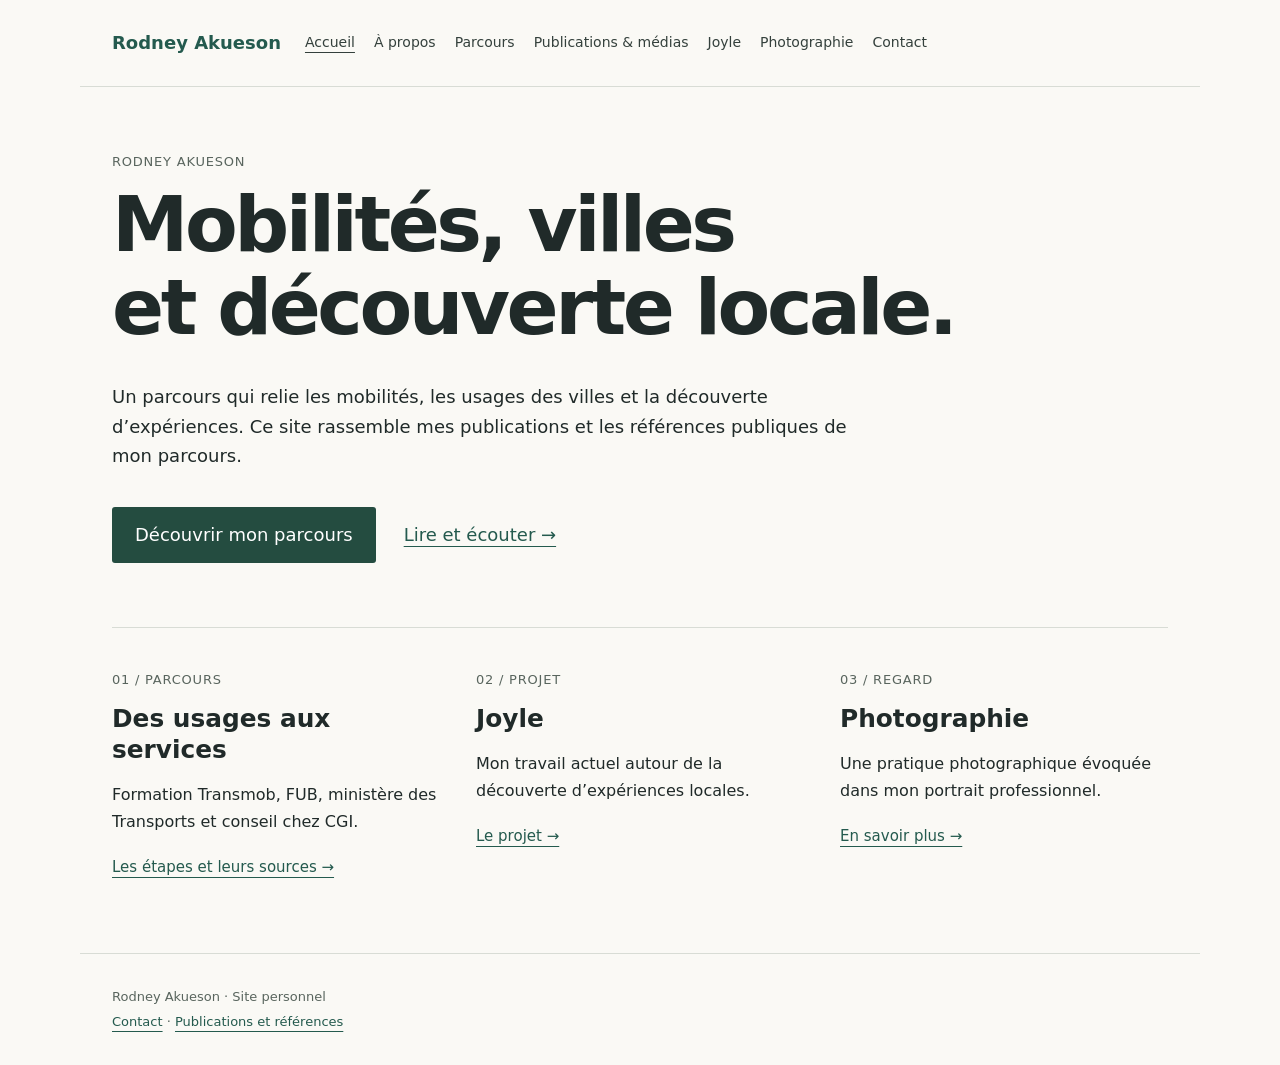
==== index.html @ 980b528e "Ajouter les sept pages du site personnel et les métadonnées SEO" ====
<!doctype html><html lang="fr"><head><meta charset="utf-8"><meta name="viewport" content="width=device-width,initial-scale=1"><title>Rodney Akueson — Mobilités, villes et découverte locale</title><meta name="description" content="Parcours, publications et projets de Rodney Akueson : mobilités, villes, découverte locale et photographie."><link rel="canonical" href="https://rody250d.github.io/"><meta property="og:type" content="profile"><meta property="og:title" content="Rodney Akueson — Mobilités, villes et découverte locale"><meta property="og:description" content="Parcours, publications et projets de Rodney Akueson : mobilités, villes, découverte locale et photographie."><meta property="og:url" content="https://rody250d.github.io/"><meta property="og:locale" content="fr_FR"><meta property="og:site_name" content="Rodney Akueson"><link rel="stylesheet" href="style.css"><script type="application/ld+json">{"@context": "https://schema.org", "@graph": [{"@type": "Person", "@id": "https://rody250d.github.io/#rodney-akueson", "name": "Rodney Akueson", "url": "https://rody250d.github.io/", "sameAs": ["https://linktr.ee/rodyakueson", "https://www.linkedin.com/in/rodney-akueson-2a1308120/", "https://instagram.com/rodneyaks", "https://x.com/rodneyakueson"]}, {"@type": "ProfilePage", "@id": "https://rody250d.github.io/#page", "url": "https://rody250d.github.io/", "name": "Rodney Akueson — Mobilités, villes et découverte locale", "inLanguage": "fr", "mainEntity": {"@id": "https://rody250d.github.io/#rodney-akueson"}}]}</script></head><body><a class="skip" href="#contenu">Aller au contenu</a><header><a class="brand" href="index.html">Rodney Akueson</a><nav aria-label="Navigation principale"><a href="index.html" aria-current="page">Accueil</a><a href="a-propos.html">À propos</a><a href="parcours.html">Parcours</a><a href="publications.html">Publications & médias</a><a href="joyle.html">Joyle</a><a href="photographie.html">Photographie</a><a href="contact.html">Contact</a></nav></header><main id="contenu"><div class="eyebrow">Rodney Akueson</div><h1>Mobilités, villes<br>et découverte locale.</h1><p>Un parcours qui relie les mobilités, les usages des villes et la découverte d’expériences. Ce site rassemble mes publications et les références publiques de mon parcours.</p><div class="actions"><a class="button" href="parcours.html">Découvrir mon parcours</a><a href="publications.html">Lire et écouter →</a></div><section class="cards"><article><span>01 / PARCOURS</span><h2>Des usages aux services</h2><p>Formation Transmob, FUB, ministère des Transports et conseil chez CGI.</p><a href="parcours.html">Les étapes et leurs sources →</a></article><article><span>02 / PROJET</span><h2>Joyle</h2><p>Mon travail actuel autour de la découverte d’expériences locales.</p><a href="joyle.html">Le projet →</a></article><article><span>03 / REGARD</span><h2>Photographie</h2><p>Une pratique photographique évoquée dans mon portrait professionnel.</p><a href="photographie.html">En savoir plus →</a></article></section></main><footer><p>Rodney Akueson · Site personnel</p><p><a href="contact.html">Contact</a> · <a href="publications.html">Publications et références</a></p></footer></body></html>
---- style.css ----
*{box-sizing:border-box}body{margin:0;background:#faf9f5;color:#202a29;font:18px/1.65 system-ui,-apple-system,sans-serif}a{color:#245a4e;text-underline-offset:5px}a:hover{color:#0b3028}a:focus-visible{outline:3px solid #bb7b32;outline-offset:5px}.skip{position:absolute;left:-9999px}.skip:focus{left:1rem;background:white;z-index:2}header,main,footer{max-width:1120px;margin:auto;padding:28px 32px}header{display:flex;gap:24px;align-items:center;border-bottom:1px solid #d8dcd5}.brand{font-weight:750;text-decoration:none;white-space:nowrap}nav{display:flex;flex-wrap:wrap;gap:9px 19px;font-size:14px}nav a{color:#34403c;text-decoration:none}nav a[aria-current]{text-decoration:underline}main{min-height:70vh;padding-top:64px;padding-bottom:72px}h1{font-size:clamp(2.8rem,6vw,4.8rem);line-height:1.08;letter-spacing:-.045em;font-weight:600;margin:12px 0 32px}h2{font-size:1.55rem;line-height:1.25;margin:32px 0 14px}h3{font-size:1.15rem;line-height:1.4}p{max-width:760px}.eyebrow,article>span{font-size:13px;letter-spacing:.06em;text-transform:uppercase;color:#59655e}.actions{display:flex;align-items:center;gap:28px;flex-wrap:wrap;margin:36px 0 64px}.button{background:#244c40;color:white;padding:13px 23px;border-radius:3px;text-decoration:none}.button:hover{color:white;background:#173b30}.cards{display:grid;grid-template-columns:repeat(3,1fr);gap:36px;border-top:1px solid #d8dcd5;padding-top:35px}.cards h2{margin-top:12px}.cards p{font-size:16px}.cards a{font-size:15px}.timeline article,.entry{border-top:1px solid #d8dcd5;padding:24px 0;max-width:820px}.timeline h2{margin-top:8px}.contact{font-size:clamp(1.3rem,4vw,2rem)}footer{border-top:1px solid #d8dcd5;font-size:13px;color:#59655e}footer p{margin:4px 0}@media(max-width:720px){header{display:block}nav{margin-top:18px}header,main,footer{padding-left:22px;padding-right:22px}main{padding-top:42px}.cards{grid-template-columns:1fr;gap:28px}.actions{margin-bottom:42px}h1{font-size:2.9rem}}
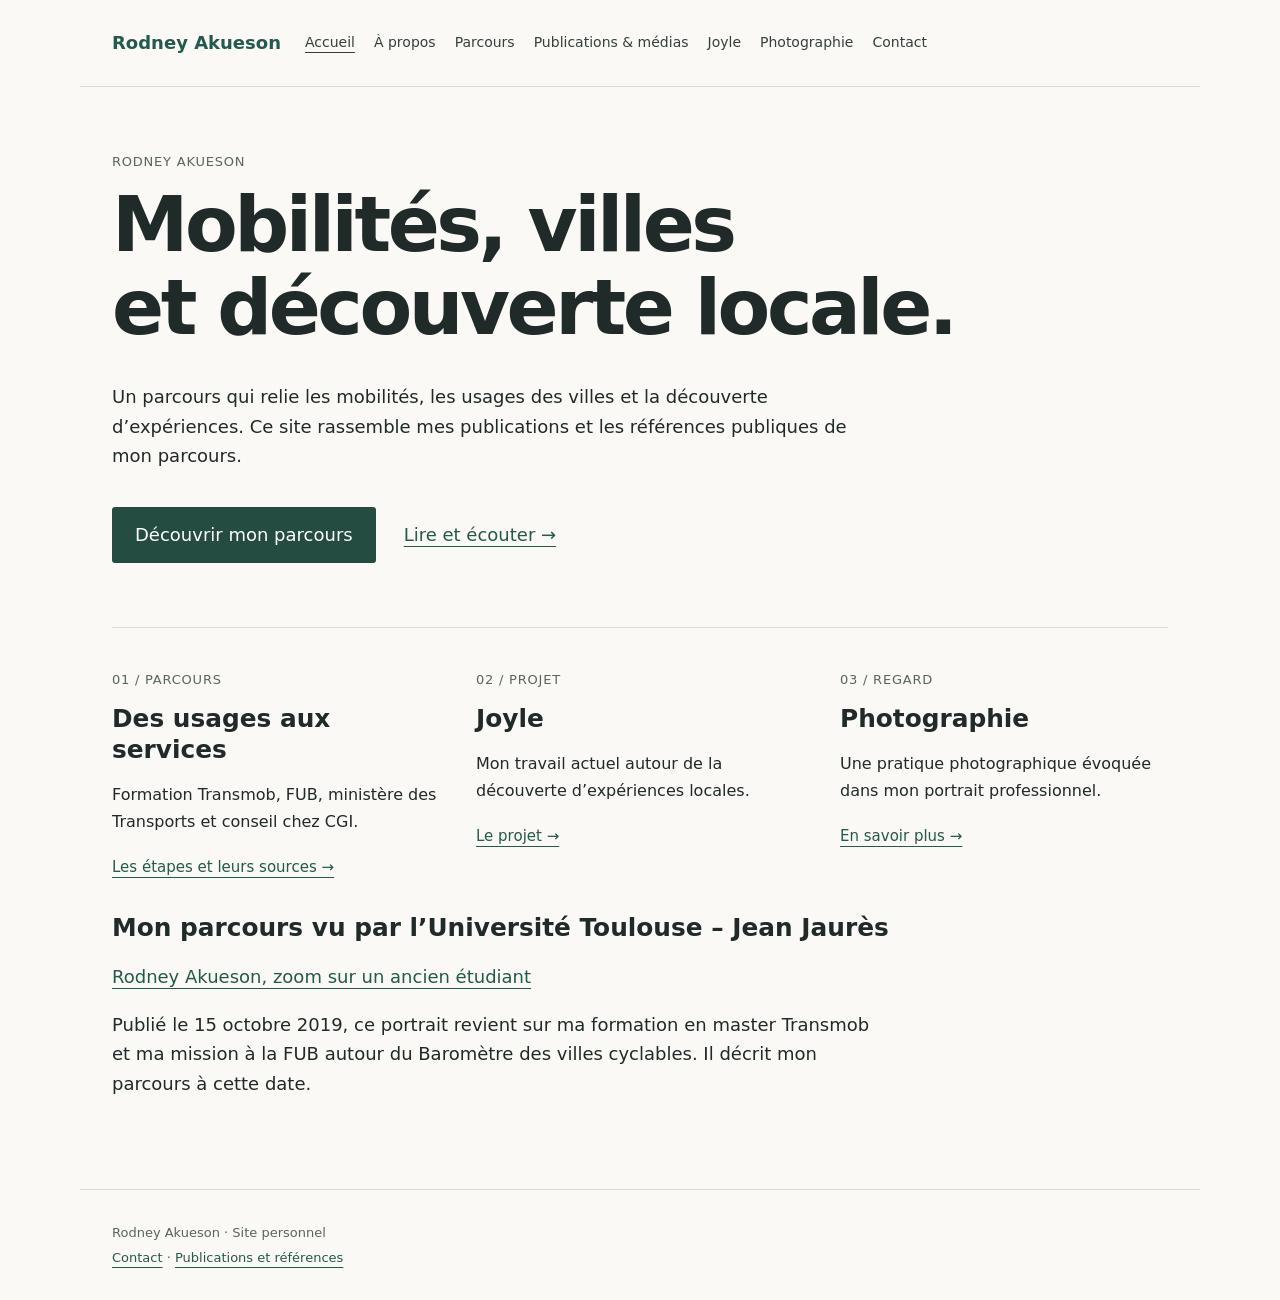
==== commit 7966247c: "Mettre en avant le portrait UT2J et harmoniser son URL" ====
--- a/index.html
+++ b/index.html
@@ -1 +1 @@
-<!doctype html><html lang="fr"><head><meta charset="utf-8"><meta name="viewport" content="width=device-width,initial-scale=1"><title>Rodney Akueson — Mobilités, villes et découverte locale</title><meta name="description" content="Parcours, publications et projets de Rodney Akueson : mobilités, villes, découverte locale et photographie."><link rel="canonical" href="https://rody250d.github.io/"><meta property="og:type" content="profile"><meta property="og:title" content="Rodney Akueson — Mobilités, villes et découverte locale"><meta property="og:description" content="Parcours, publications et projets de Rodney Akueson : mobilités, villes, découverte locale et photographie."><meta property="og:url" content="https://rody250d.github.io/"><meta property="og:locale" content="fr_FR"><meta property="og:site_name" content="Rodney Akueson"><link rel="stylesheet" href="style.css"><script type="application/ld+json">{"@context": "https://schema.org", "@graph": [{"@type": "Person", "@id": "https://rody250d.github.io/#rodney-akueson", "name": "Rodney Akueson", "url": "https://rody250d.github.io/", "sameAs": ["https://linktr.ee/rodyakueson", "https://www.linkedin.com/in/rodney-akueson-2a1308120/", "https://instagram.com/rodneyaks", "https://x.com/rodneyakueson"]}, {"@type": "ProfilePage", "@id": "https://rody250d.github.io/#page", "url": "https://rody250d.github.io/", "name": "Rodney Akueson — Mobilités, villes et découverte locale", "inLanguage": "fr", "mainEntity": {"@id": "https://rody250d.github.io/#rodney-akueson"}}]}</script></head><body><a class="skip" href="#contenu">Aller au contenu</a><header><a class="brand" href="index.html">Rodney Akueson</a><nav aria-label="Navigation principale"><a href="index.html" aria-current="page">Accueil</a><a href="a-propos.html">À propos</a><a href="parcours.html">Parcours</a><a href="publications.html">Publications & médias</a><a href="joyle.html">Joyle</a><a href="photographie.html">Photographie</a><a href="contact.html">Contact</a></nav></header><main id="contenu"><div class="eyebrow">Rodney Akueson</div><h1>Mobilités, villes<br>et découverte locale.</h1><p>Un parcours qui relie les mobilités, les usages des villes et la découverte d’expériences. Ce site rassemble mes publications et les références publiques de mon parcours.</p><div class="actions"><a class="button" href="parcours.html">Découvrir mon parcours</a><a href="publications.html">Lire et écouter →</a></div><section class="cards"><article><span>01 / PARCOURS</span><h2>Des usages aux services</h2><p>Formation Transmob, FUB, ministère des Transports et conseil chez CGI.</p><a href="parcours.html">Les étapes et leurs sources →</a></article><article><span>02 / PROJET</span><h2>Joyle</h2><p>Mon travail actuel autour de la découverte d’expériences locales.</p><a href="joyle.html">Le projet →</a></article><article><span>03 / REGARD</span><h2>Photographie</h2><p>Une pratique photographique évoquée dans mon portrait professionnel.</p><a href="photographie.html">En savoir plus →</a></article></section></main><footer><p>Rodney Akueson · Site personnel</p><p><a href="contact.html">Contact</a> · <a href="publications.html">Publications et références</a></p></footer></body></html>+<!doctype html><html lang="fr"><head><meta charset="utf-8"><meta name="viewport" content="width=device-width,initial-scale=1"><title>Rodney Akueson — Mobilités, villes et découverte locale</title><meta name="description" content="Parcours, publications et projets de Rodney Akueson : mobilités, villes, découverte locale et photographie."><link rel="canonical" href="https://rody250d.github.io/"><meta property="og:type" content="profile"><meta property="og:title" content="Rodney Akueson — Mobilités, villes et découverte locale"><meta property="og:description" content="Parcours, publications et projets de Rodney Akueson : mobilités, villes, découverte locale et photographie."><meta property="og:url" content="https://rody250d.github.io/"><meta property="og:locale" content="fr_FR"><meta property="og:site_name" content="Rodney Akueson"><link rel="stylesheet" href="style.css"><script type="application/ld+json">{"@context": "https://schema.org", "@graph": [{"@type": "Person", "@id": "https://rody250d.github.io/#rodney-akueson", "name": "Rodney Akueson", "url": "https://rody250d.github.io/", "sameAs": ["https://linktr.ee/rodyakueson", "https://www.linkedin.com/in/rodney-akueson-2a1308120/", "https://instagram.com/rodneyaks", "https://x.com/rodneyakueson"]}, {"@type": "ProfilePage", "@id": "https://rody250d.github.io/#page", "url": "https://rody250d.github.io/", "name": "Rodney Akueson — Mobilités, villes et découverte locale", "inLanguage": "fr", "mainEntity": {"@id": "https://rody250d.github.io/#rodney-akueson"}}]}</script><meta name="google-site-verification" content="h4jsUhHoB0JZy7vsH964LfPxaVKvzz8W0b9c6id1kzo" /></head><body><a class="skip" href="#contenu">Aller au contenu</a><header><a class="brand" href="/">Rodney Akueson</a><nav aria-label="Navigation principale"><a href="/" aria-current="page">Accueil</a><a href="a-propos.html">À propos</a><a href="parcours.html">Parcours</a><a href="publications.html">Publications & médias</a><a href="joyle.html">Joyle</a><a href="photographie.html">Photographie</a><a href="contact.html">Contact</a></nav></header><main id="contenu"><div class="eyebrow">Rodney Akueson</div><h1>Mobilités, villes<br>et découverte locale.</h1><p>Un parcours qui relie les mobilités, les usages des villes et la découverte d’expériences. Ce site rassemble mes publications et les références publiques de mon parcours.</p><div class="actions"><a class="button" href="parcours.html">Découvrir mon parcours</a><a href="publications.html">Lire et écouter →</a></div><section class="cards"><article><span>01 / PARCOURS</span><h2>Des usages aux services</h2><p>Formation Transmob, FUB, ministère des Transports et conseil chez CGI.</p><a href="parcours.html">Les étapes et leurs sources →</a></article><article><span>02 / PROJET</span><h2>Joyle</h2><p>Mon travail actuel autour de la découverte d’expériences locales.</p><a href="joyle.html">Le projet →</a></article><article><span>03 / REGARD</span><h2>Photographie</h2><p>Une pratique photographique évoquée dans mon portrait professionnel.</p><a href="photographie.html">En savoir plus →</a></article></section><section aria-labelledby="portrait-universite"><h2 id="portrait-universite">Mon parcours vu par l’Université Toulouse – Jean Jaurès</h2><p><a href="https://www.univ-tlse2.fr/accueil/formation-insertion/devenir-diplomes/rodney-akueson-zoom-sur-un-ancien-etudiant">Rodney Akueson, zoom sur un ancien étudiant</a></p><p>Publié le 15 octobre 2019, ce portrait revient sur ma formation en master Transmob et ma mission à la FUB autour du Baromètre des villes cyclables. Il décrit mon parcours à cette date.</p></section></main><footer><p>Rodney Akueson · Site personnel</p><p><a href="contact.html">Contact</a> · <a href="publications.html">Publications et références</a></p></footer></body></html>
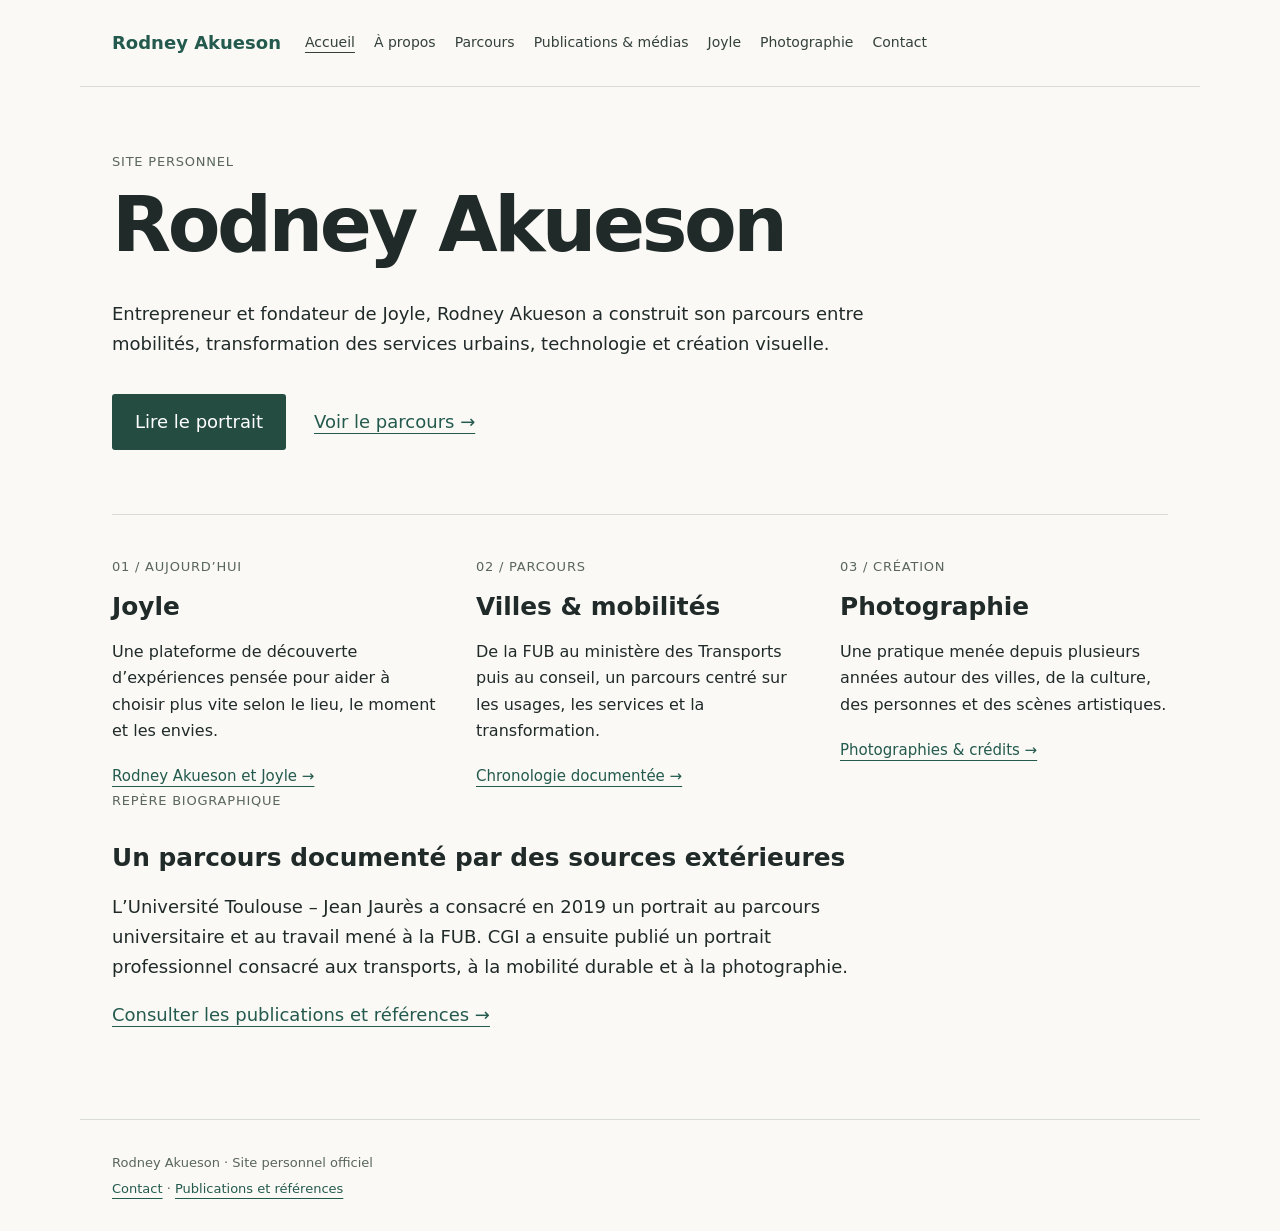
==== commit 589713c0: "Reframe personal site around current work and documented trajectory" ====
--- a/index.html
+++ b/index.html
@@ -1 +1 @@
-<!doctype html><html lang="fr"><head><meta charset="utf-8"><meta name="viewport" content="width=device-width,initial-scale=1"><title>Rodney Akueson — Mobilités, villes et découverte locale</title><meta name="description" content="Parcours, publications et projets de Rodney Akueson : mobilités, villes, découverte locale et photographie."><link rel="canonical" href="https://rody250d.github.io/"><meta property="og:type" content="profile"><meta property="og:title" content="Rodney Akueson — Mobilités, villes et découverte locale"><meta property="og:description" content="Parcours, publications et projets de Rodney Akueson : mobilités, villes, découverte locale et photographie."><meta property="og:url" content="https://rody250d.github.io/"><meta property="og:locale" content="fr_FR"><meta property="og:site_name" content="Rodney Akueson"><link rel="stylesheet" href="style.css"><script type="application/ld+json">{"@context": "https://schema.org", "@graph": [{"@type": "Person", "@id": "https://rody250d.github.io/#rodney-akueson", "name": "Rodney Akueson", "url": "https://rody250d.github.io/", "sameAs": ["https://linktr.ee/rodyakueson", "https://www.linkedin.com/in/rodney-akueson-2a1308120/", "https://instagram.com/rodneyaks", "https://x.com/rodneyakueson"]}, {"@type": "ProfilePage", "@id": "https://rody250d.github.io/#page", "url": "https://rody250d.github.io/", "name": "Rodney Akueson — Mobilités, villes et découverte locale", "inLanguage": "fr", "mainEntity": {"@id": "https://rody250d.github.io/#rodney-akueson"}}]}</script><meta name="google-site-verification" content="h4jsUhHoB0JZy7vsH964LfPxaVKvzz8W0b9c6id1kzo" /></head><body><a class="skip" href="#contenu">Aller au contenu</a><header><a class="brand" href="/">Rodney Akueson</a><nav aria-label="Navigation principale"><a href="/" aria-current="page">Accueil</a><a href="a-propos.html">À propos</a><a href="parcours.html">Parcours</a><a href="publications.html">Publications & médias</a><a href="joyle.html">Joyle</a><a href="photographie.html">Photographie</a><a href="contact.html">Contact</a></nav></header><main id="contenu"><div class="eyebrow">Rodney Akueson</div><h1>Mobilités, villes<br>et découverte locale.</h1><p>Un parcours qui relie les mobilités, les usages des villes et la découverte d’expériences. Ce site rassemble mes publications et les références publiques de mon parcours.</p><div class="actions"><a class="button" href="parcours.html">Découvrir mon parcours</a><a href="publications.html">Lire et écouter →</a></div><section class="cards"><article><span>01 / PARCOURS</span><h2>Des usages aux services</h2><p>Formation Transmob, FUB, ministère des Transports et conseil chez CGI.</p><a href="parcours.html">Les étapes et leurs sources →</a></article><article><span>02 / PROJET</span><h2>Joyle</h2><p>Mon travail actuel autour de la découverte d’expériences locales.</p><a href="joyle.html">Le projet →</a></article><article><span>03 / REGARD</span><h2>Photographie</h2><p>Une pratique photographique évoquée dans mon portrait professionnel.</p><a href="photographie.html">En savoir plus →</a></article></section><section aria-labelledby="portrait-universite"><h2 id="portrait-universite">Mon parcours vu par l’Université Toulouse – Jean Jaurès</h2><p><a href="https://www.univ-tlse2.fr/accueil/formation-insertion/devenir-diplomes/rodney-akueson-zoom-sur-un-ancien-etudiant">Rodney Akueson, zoom sur un ancien étudiant</a></p><p>Publié le 15 octobre 2019, ce portrait revient sur ma formation en master Transmob et ma mission à la FUB autour du Baromètre des villes cyclables. Il décrit mon parcours à cette date.</p></section></main><footer><p>Rodney Akueson · Site personnel</p><p><a href="contact.html">Contact</a> · <a href="publications.html">Publications et références</a></p></footer></body></html>+<!doctype html><html lang="fr"><head><meta charset="utf-8"><meta name="viewport" content="width=device-width,initial-scale=1"><title>Rodney Akueson — Entrepreneur, villes, mobilités et photographie</title><meta name="description" content="Site personnel de Rodney Akueson, fondateur de Joyle. Parcours dans les mobilités, la transformation des services urbains, l'entrepreneuriat et la photographie."><link rel="canonical" href="https://rody250d.github.io/"><meta property="og:type" content="profile"><meta property="og:title" content="Rodney Akueson — Entrepreneur, villes, mobilités et photographie"><meta property="og:description" content="Fondateur de Joyle. Un parcours entre villes, mobilités, technologie, entrepreneuriat et photographie."><meta property="og:url" content="https://rody250d.github.io/"><meta property="og:locale" content="fr_FR"><meta property="og:site_name" content="Rodney Akueson"><link rel="stylesheet" href="style.css"><script type="application/ld+json">{"@context":"https://schema.org","@graph":[{"@type":"Person","@id":"https://rody250d.github.io/#rodney-akueson","name":"Rodney Akueson","url":"https://rody250d.github.io/","jobTitle":"Fondateur de Joyle","founder":{"@type":"Organization","name":"Joyle","url":"https://www.joyle.fr/"},"sameAs":["https://linktr.ee/rodyakueson","https://www.linkedin.com/in/rodney-akueson-2a1308120/","https://instagram.com/rodneyaks","https://x.com/rodneyakueson"]},{"@type":"ProfilePage","@id":"https://rody250d.github.io/#page","url":"https://rody250d.github.io/","name":"Rodney Akueson — site personnel","inLanguage":"fr","mainEntity":{"@id":"https://rody250d.github.io/#rodney-akueson"}}]}</script><meta name="google-site-verification" content="h4jsUhHoB0JZy7vsH964LfPxaVKvzz8W0b9c6id1kzo"></head><body><a class="skip" href="#contenu">Aller au contenu</a><header><a class="brand" href="/">Rodney Akueson</a><nav aria-label="Navigation principale"><a href="/" aria-current="page">Accueil</a><a href="a-propos.html">À propos</a><a href="parcours.html">Parcours</a><a href="publications.html">Publications & médias</a><a href="joyle.html">Joyle</a><a href="photographie.html">Photographie</a><a href="contact.html">Contact</a></nav></header><main id="contenu"><div class="eyebrow">Site personnel</div><h1>Rodney Akueson</h1><p class="lede">Entrepreneur et fondateur de Joyle, Rodney Akueson a construit son parcours entre mobilités, transformation des services urbains, technologie et création visuelle.</p><div class="actions"><a class="button" href="a-propos.html">Lire le portrait</a><a href="parcours.html">Voir le parcours →</a></div><section class="cards"><article><span>01 / AUJOURD’HUI</span><h2>Joyle</h2><p>Une plateforme de découverte d’expériences pensée pour aider à choisir plus vite selon le lieu, le moment et les envies.</p><a href="joyle.html">Rodney Akueson et Joyle →</a></article><article><span>02 / PARCOURS</span><h2>Villes & mobilités</h2><p>De la FUB au ministère des Transports puis au conseil, un parcours centré sur les usages, les services et la transformation.</p><a href="parcours.html">Chronologie documentée →</a></article><article><span>03 / CRÉATION</span><h2>Photographie</h2><p>Une pratique menée depuis plusieurs années autour des villes, de la culture, des personnes et des scènes artistiques.</p><a href="photographie.html">Photographies & crédits →</a></article></section><section class="feature"><div class="eyebrow">Repère biographique</div><h2>Un parcours documenté par des sources extérieures</h2><p>L’Université Toulouse – Jean Jaurès a consacré en 2019 un portrait au parcours universitaire et au travail mené à la FUB. CGI a ensuite publié un portrait professionnel consacré aux transports, à la mobilité durable et à la photographie.</p><p><a href="publications.html">Consulter les publications et références →</a></p></section></main><footer><p>Rodney Akueson · Site personnel officiel</p><p><a href="contact.html">Contact</a> · <a href="publications.html">Publications et références</a></p></footer></body></html>
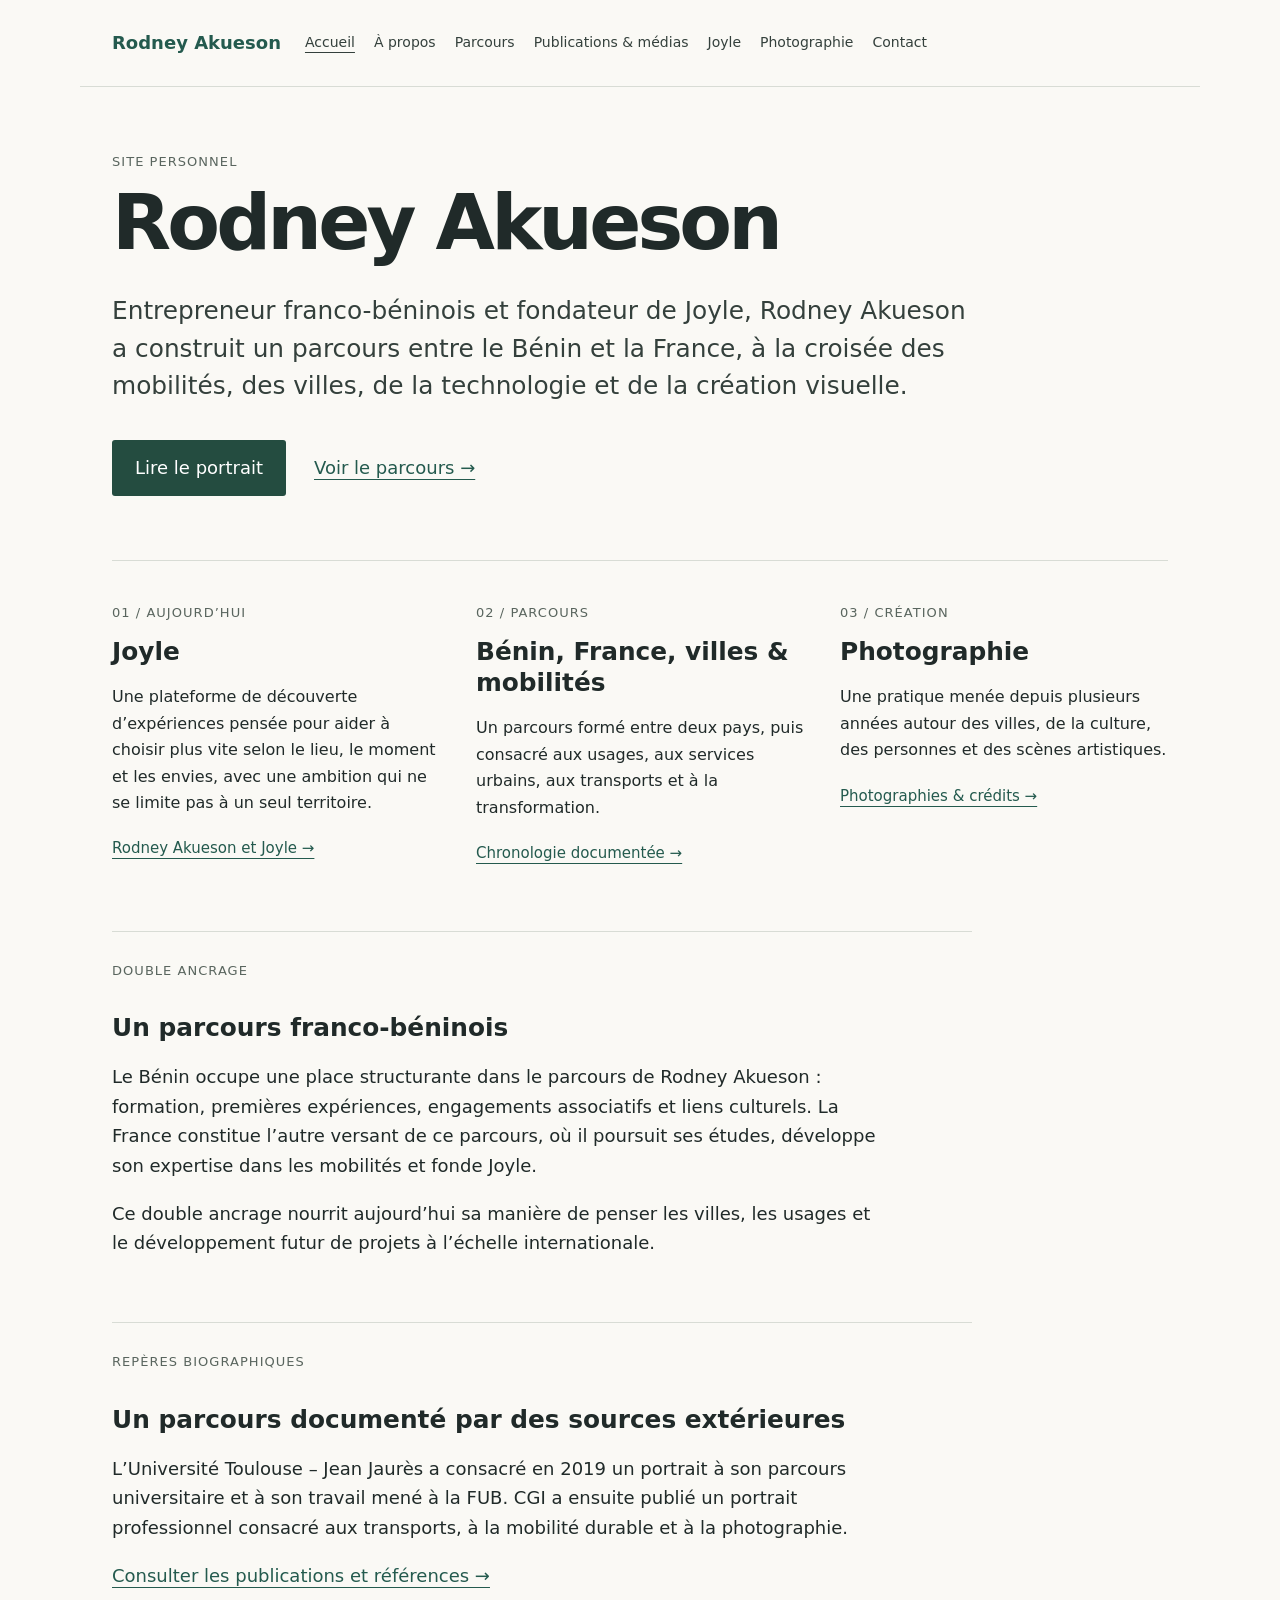
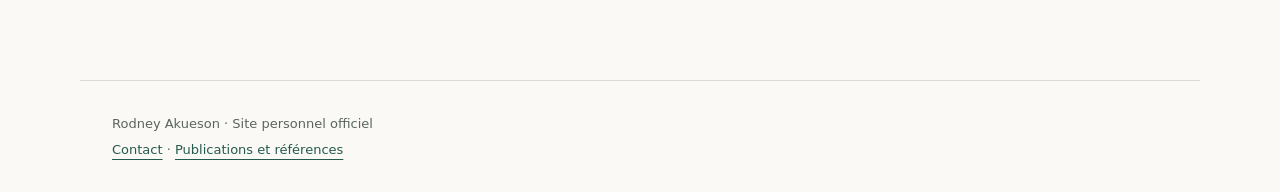
==== commit 2c9b836f: "Reflect Franco-Beninese identity and transnational trajectory" ====
--- a/index.html
+++ b/index.html
@@ -1 +1 @@
-<!doctype html><html lang="fr"><head><meta charset="utf-8"><meta name="viewport" content="width=device-width,initial-scale=1"><title>Rodney Akueson — Entrepreneur, villes, mobilités et photographie</title><meta name="description" content="Site personnel de Rodney Akueson, fondateur de Joyle. Parcours dans les mobilités, la transformation des services urbains, l'entrepreneuriat et la photographie."><link rel="canonical" href="https://rody250d.github.io/"><meta property="og:type" content="profile"><meta property="og:title" content="Rodney Akueson — Entrepreneur, villes, mobilités et photographie"><meta property="og:description" content="Fondateur de Joyle. Un parcours entre villes, mobilités, technologie, entrepreneuriat et photographie."><meta property="og:url" content="https://rody250d.github.io/"><meta property="og:locale" content="fr_FR"><meta property="og:site_name" content="Rodney Akueson"><link rel="stylesheet" href="style.css"><script type="application/ld+json">{"@context":"https://schema.org","@graph":[{"@type":"Person","@id":"https://rody250d.github.io/#rodney-akueson","name":"Rodney Akueson","url":"https://rody250d.github.io/","jobTitle":"Fondateur de Joyle","founder":{"@type":"Organization","name":"Joyle","url":"https://www.joyle.fr/"},"sameAs":["https://linktr.ee/rodyakueson","https://www.linkedin.com/in/rodney-akueson-2a1308120/","https://instagram.com/rodneyaks","https://x.com/rodneyakueson"]},{"@type":"ProfilePage","@id":"https://rody250d.github.io/#page","url":"https://rody250d.github.io/","name":"Rodney Akueson — site personnel","inLanguage":"fr","mainEntity":{"@id":"https://rody250d.github.io/#rodney-akueson"}}]}</script><meta name="google-site-verification" content="h4jsUhHoB0JZy7vsH964LfPxaVKvzz8W0b9c6id1kzo"></head><body><a class="skip" href="#contenu">Aller au contenu</a><header><a class="brand" href="/">Rodney Akueson</a><nav aria-label="Navigation principale"><a href="/" aria-current="page">Accueil</a><a href="a-propos.html">À propos</a><a href="parcours.html">Parcours</a><a href="publications.html">Publications & médias</a><a href="joyle.html">Joyle</a><a href="photographie.html">Photographie</a><a href="contact.html">Contact</a></nav></header><main id="contenu"><div class="eyebrow">Site personnel</div><h1>Rodney Akueson</h1><p class="lede">Entrepreneur et fondateur de Joyle, Rodney Akueson a construit son parcours entre mobilités, transformation des services urbains, technologie et création visuelle.</p><div class="actions"><a class="button" href="a-propos.html">Lire le portrait</a><a href="parcours.html">Voir le parcours →</a></div><section class="cards"><article><span>01 / AUJOURD’HUI</span><h2>Joyle</h2><p>Une plateforme de découverte d’expériences pensée pour aider à choisir plus vite selon le lieu, le moment et les envies.</p><a href="joyle.html">Rodney Akueson et Joyle →</a></article><article><span>02 / PARCOURS</span><h2>Villes & mobilités</h2><p>De la FUB au ministère des Transports puis au conseil, un parcours centré sur les usages, les services et la transformation.</p><a href="parcours.html">Chronologie documentée →</a></article><article><span>03 / CRÉATION</span><h2>Photographie</h2><p>Une pratique menée depuis plusieurs années autour des villes, de la culture, des personnes et des scènes artistiques.</p><a href="photographie.html">Photographies & crédits →</a></article></section><section class="feature"><div class="eyebrow">Repère biographique</div><h2>Un parcours documenté par des sources extérieures</h2><p>L’Université Toulouse – Jean Jaurès a consacré en 2019 un portrait au parcours universitaire et au travail mené à la FUB. CGI a ensuite publié un portrait professionnel consacré aux transports, à la mobilité durable et à la photographie.</p><p><a href="publications.html">Consulter les publications et références →</a></p></section></main><footer><p>Rodney Akueson · Site personnel officiel</p><p><a href="contact.html">Contact</a> · <a href="publications.html">Publications et références</a></p></footer></body></html>+<!doctype html><html lang="fr"><head><meta charset="utf-8"><meta name="viewport" content="width=device-width,initial-scale=1"><title>Rodney Akueson — Entrepreneur franco-béninois, villes, mobilités et photographie</title><meta name="description" content="Site personnel de Rodney Akueson, entrepreneur franco-béninois et fondateur de Joyle. Parcours entre le Bénin et la France, mobilités, technologie, entrepreneuriat et photographie."><link rel="canonical" href="https://rody250d.github.io/"><meta property="og:type" content="profile"><meta property="og:title" content="Rodney Akueson — Entrepreneur franco-béninois"><meta property="og:description" content="Fondateur de Joyle. Un parcours entre le Bénin et la France, à la croisée des villes, mobilités, technologie, entrepreneuriat et photographie."><meta property="og:url" content="https://rody250d.github.io/"><meta property="og:locale" content="fr_FR"><meta property="og:site_name" content="Rodney Akueson"><link rel="stylesheet" href="style.css"><script type="application/ld+json">{"@context":"https://schema.org","@graph":[{"@type":"Person","@id":"https://rody250d.github.io/#rodney-akueson","name":"Rodney Akueson","url":"https://rody250d.github.io/","jobTitle":"Fondateur de Joyle","nationality":[{"@type":"Country","name":"Bénin"},{"@type":"Country","name":"France"}],"founder":{"@type":"Organization","name":"Joyle","url":"https://www.joyle.fr/"},"sameAs":["https://linktr.ee/rodyakueson","https://www.linkedin.com/in/rodney-akueson-2a1308120/","https://instagram.com/rodneyaks","https://x.com/rodneyakueson"]},{"@type":"ProfilePage","@id":"https://rody250d.github.io/#page","url":"https://rody250d.github.io/","name":"Rodney Akueson — site personnel","inLanguage":"fr","mainEntity":{"@id":"https://rody250d.github.io/#rodney-akueson"}}]}</script><meta name="google-site-verification" content="h4jsUhHoB0JZy7vsH964LfPxaVKvzz8W0b9c6id1kzo"></head><body><a class="skip" href="#contenu">Aller au contenu</a><header><a class="brand" href="/">Rodney Akueson</a><nav aria-label="Navigation principale"><a href="/" aria-current="page">Accueil</a><a href="a-propos.html">À propos</a><a href="parcours.html">Parcours</a><a href="publications.html">Publications & médias</a><a href="joyle.html">Joyle</a><a href="photographie.html">Photographie</a><a href="contact.html">Contact</a></nav></header><main id="contenu"><div class="eyebrow">Site personnel</div><h1>Rodney Akueson</h1><p class="lede">Entrepreneur franco-béninois et fondateur de Joyle, Rodney Akueson a construit un parcours entre le Bénin et la France, à la croisée des mobilités, des villes, de la technologie et de la création visuelle.</p><div class="actions"><a class="button" href="a-propos.html">Lire le portrait</a><a href="parcours.html">Voir le parcours →</a></div><section class="cards"><article><span>01 / AUJOURD’HUI</span><h2>Joyle</h2><p>Une plateforme de découverte d’expériences pensée pour aider à choisir plus vite selon le lieu, le moment et les envies, avec une ambition qui ne se limite pas à un seul territoire.</p><a href="joyle.html">Rodney Akueson et Joyle →</a></article><article><span>02 / PARCOURS</span><h2>Bénin, France, villes & mobilités</h2><p>Un parcours formé entre deux pays, puis consacré aux usages, aux services urbains, aux transports et à la transformation.</p><a href="parcours.html">Chronologie documentée →</a></article><article><span>03 / CRÉATION</span><h2>Photographie</h2><p>Une pratique menée depuis plusieurs années autour des villes, de la culture, des personnes et des scènes artistiques.</p><a href="photographie.html">Photographies & crédits →</a></article></section><section class="feature"><div class="eyebrow">Double ancrage</div><h2>Un parcours franco-béninois</h2><p>Le Bénin occupe une place structurante dans le parcours de Rodney Akueson : formation, premières expériences, engagements associatifs et liens culturels. La France constitue l’autre versant de ce parcours, où il poursuit ses études, développe son expertise dans les mobilités et fonde Joyle.</p><p>Ce double ancrage nourrit aujourd’hui sa manière de penser les villes, les usages et le développement futur de projets à l’échelle internationale.</p></section><section class="feature"><div class="eyebrow">Repères biographiques</div><h2>Un parcours documenté par des sources extérieures</h2><p>L’Université Toulouse – Jean Jaurès a consacré en 2019 un portrait à son parcours universitaire et à son travail mené à la FUB. CGI a ensuite publié un portrait professionnel consacré aux transports, à la mobilité durable et à la photographie.</p><p><a href="publications.html">Consulter les publications et références →</a></p></section></main><footer><p>Rodney Akueson · Site personnel officiel</p><p><a href="contact.html">Contact</a> · <a href="publications.html">Publications et références</a></p></footer></body></html>
--- a/style.css
+++ b/style.css
@@ -1 +1 @@
-*{box-sizing:border-box}body{margin:0;background:#faf9f5;color:#202a29;font:18px/1.65 system-ui,-apple-system,sans-serif}a{color:#245a4e;text-underline-offset:5px}a:hover{color:#0b3028}a:focus-visible{outline:3px solid #bb7b32;outline-offset:5px}.skip{position:absolute;left:-9999px}.skip:focus{left:1rem;background:white;z-index:2}header,main,footer{max-width:1120px;margin:auto;padding:28px 32px}header{display:flex;gap:24px;align-items:center;border-bottom:1px solid #d8dcd5}.brand{font-weight:750;text-decoration:none;white-space:nowrap}nav{display:flex;flex-wrap:wrap;gap:9px 19px;font-size:14px}nav a{color:#34403c;text-decoration:none}nav a[aria-current]{text-decoration:underline}main{min-height:70vh;padding-top:64px;padding-bottom:72px}h1{font-size:clamp(2.8rem,6vw,4.8rem);line-height:1.08;letter-spacing:-.045em;font-weight:600;margin:12px 0 32px}h2{font-size:1.55rem;line-height:1.25;margin:32px 0 14px}h3{font-size:1.15rem;line-height:1.4}p{max-width:760px}.eyebrow,article>span{font-size:13px;letter-spacing:.06em;text-transform:uppercase;color:#59655e}.actions{display:flex;align-items:center;gap:28px;flex-wrap:wrap;margin:36px 0 64px}.button{background:#244c40;color:white;padding:13px 23px;border-radius:3px;text-decoration:none}.button:hover{color:white;background:#173b30}.cards{display:grid;grid-template-columns:repeat(3,1fr);gap:36px;border-top:1px solid #d8dcd5;padding-top:35px}.cards h2{margin-top:12px}.cards p{font-size:16px}.cards a{font-size:15px}.timeline article,.entry{border-top:1px solid #d8dcd5;padding:24px 0;max-width:820px}.timeline h2{margin-top:8px}.contact{font-size:clamp(1.3rem,4vw,2rem)}footer{border-top:1px solid #d8dcd5;font-size:13px;color:#59655e}footer p{margin:4px 0}@media(max-width:720px){header{display:block}nav{margin-top:18px}header,main,footer{padding-left:22px;padding-right:22px}main{padding-top:42px}.cards{grid-template-columns:1fr;gap:28px}.actions{margin-bottom:42px}h1{font-size:2.9rem}}+*{box-sizing:border-box}body{margin:0;background:#faf9f5;color:#202a29;font:18px/1.65 system-ui,-apple-system,sans-serif}a{color:#245a4e;text-underline-offset:5px}a:hover{color:#0b3028}a:focus-visible{outline:3px solid #bb7b32;outline-offset:5px}.skip{position:absolute;left:-9999px}.skip:focus{left:1rem;background:white;z-index:2}header,main,footer{max-width:1120px;margin:auto;padding:28px 32px}header{display:flex;gap:24px;align-items:center;border-bottom:1px solid #d8dcd5}.brand{font-weight:750;text-decoration:none;white-space:nowrap}nav{display:flex;flex-wrap:wrap;gap:9px 19px;font-size:14px}nav a{color:#34403c;text-decoration:none}nav a[aria-current]{text-decoration:underline}main{min-height:70vh;padding-top:64px;padding-bottom:72px}h1{max-width:920px;font-size:clamp(2.8rem,6vw,5.1rem);line-height:1.02;letter-spacing:-.05em;font-weight:620;margin:12px 0 30px}h2{font-size:1.55rem;line-height:1.25;margin:32px 0 14px}h3{font-size:1.15rem;line-height:1.4}p{max-width:780px}.lede{font-size:clamp(1.2rem,2.3vw,1.55rem);line-height:1.5;max-width:860px;color:#34403c}.eyebrow,article>span{font-size:13px;letter-spacing:.08em;text-transform:uppercase;color:#59655e}.actions{display:flex;align-items:center;gap:28px;flex-wrap:wrap;margin:36px 0 64px}.button{display:inline-block;background:#244c40;color:white;padding:13px 23px;border-radius:3px;text-decoration:none}.button:hover{color:white;background:#173b30}.cards{display:grid;grid-template-columns:repeat(3,1fr);gap:36px;border-top:1px solid #d8dcd5;padding-top:35px}.cards h2{margin-top:12px}.cards p{font-size:16px}.cards a{font-size:15px}.timeline article,.entry{border-top:1px solid #d8dcd5;padding:26px 0;max-width:860px}.timeline h2{margin-top:8px}.feature{margin-top:64px;padding-top:28px;border-top:1px solid #d8dcd5;max-width:860px}.contact{font-size:clamp(1.3rem,4vw,2rem)}footer{border-top:1px solid #d8dcd5;font-size:13px;color:#59655e}footer p{margin:4px 0}@media(max-width:720px){header{display:block}nav{margin-top:18px}header,main,footer{padding-left:22px;padding-right:22px}main{padding-top:42px}.cards{grid-template-columns:1fr;gap:28px}.actions{margin-bottom:42px}h1{font-size:2.9rem}}
